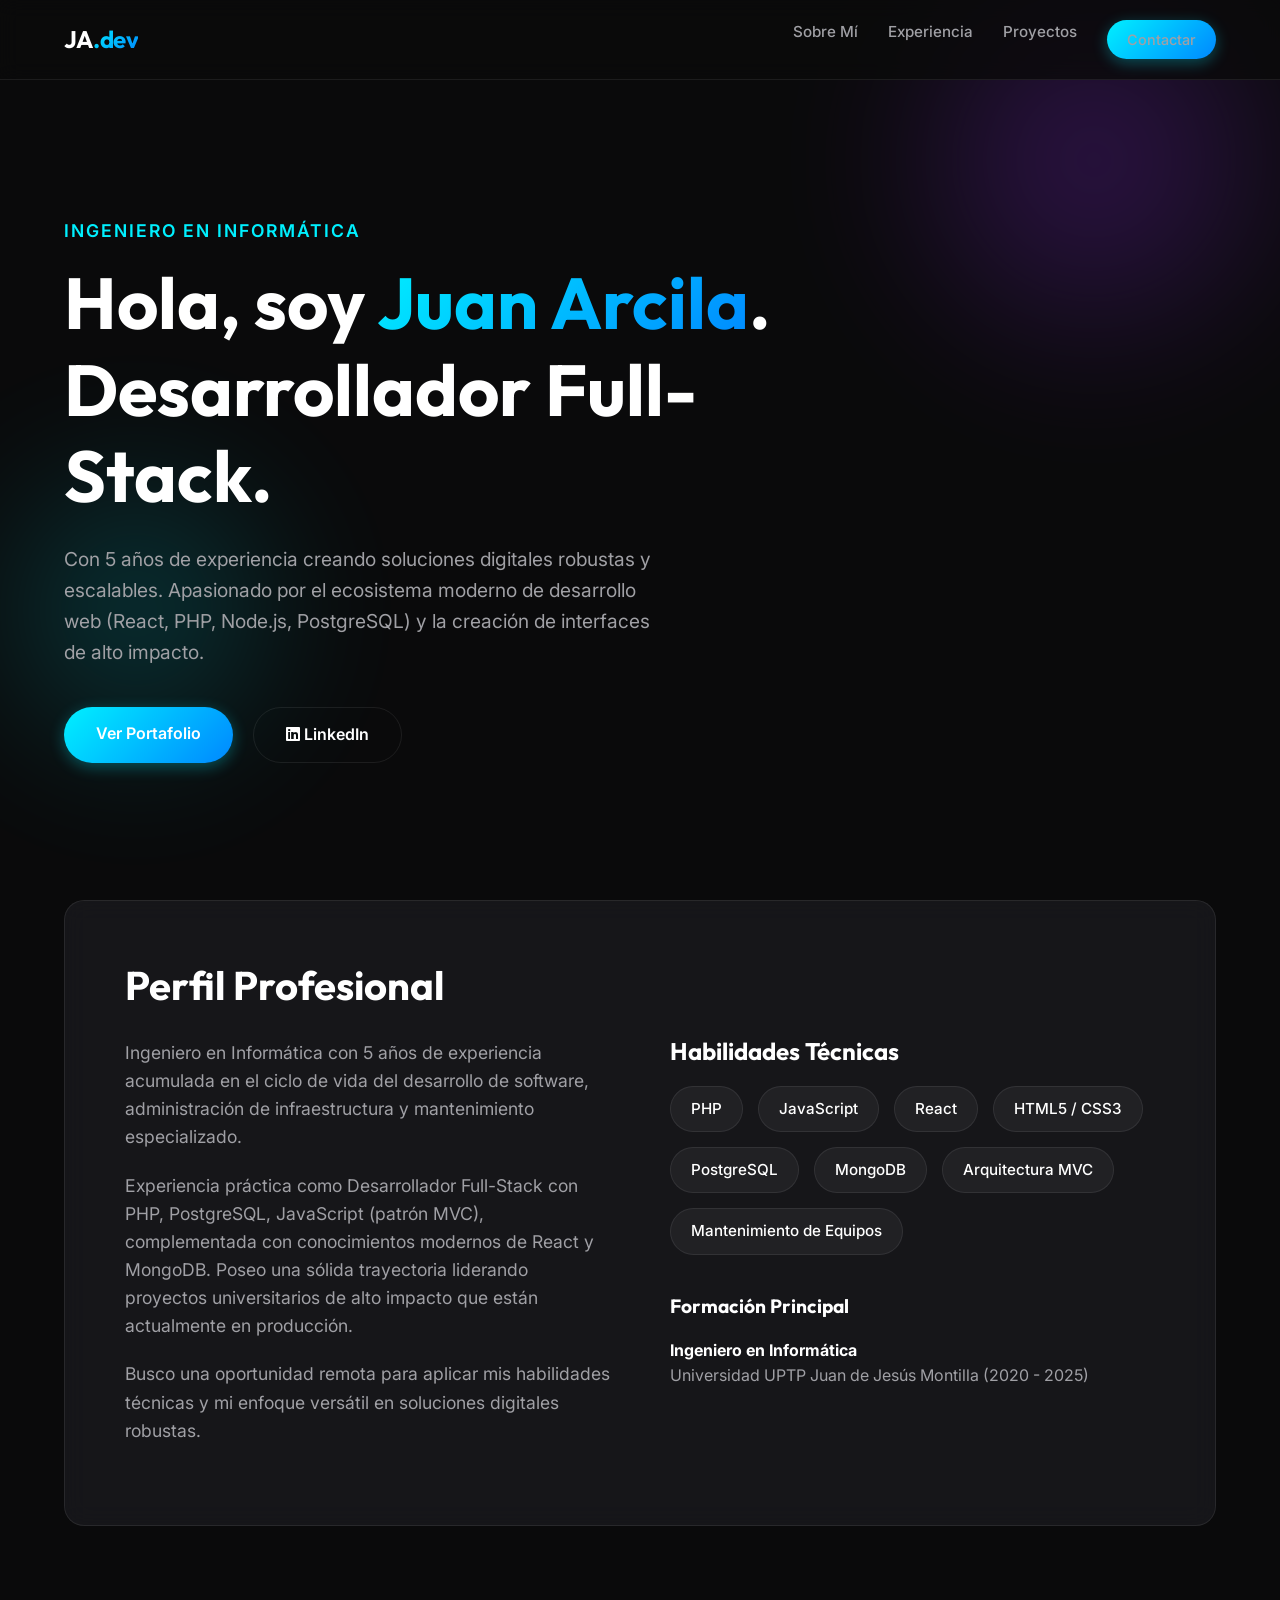
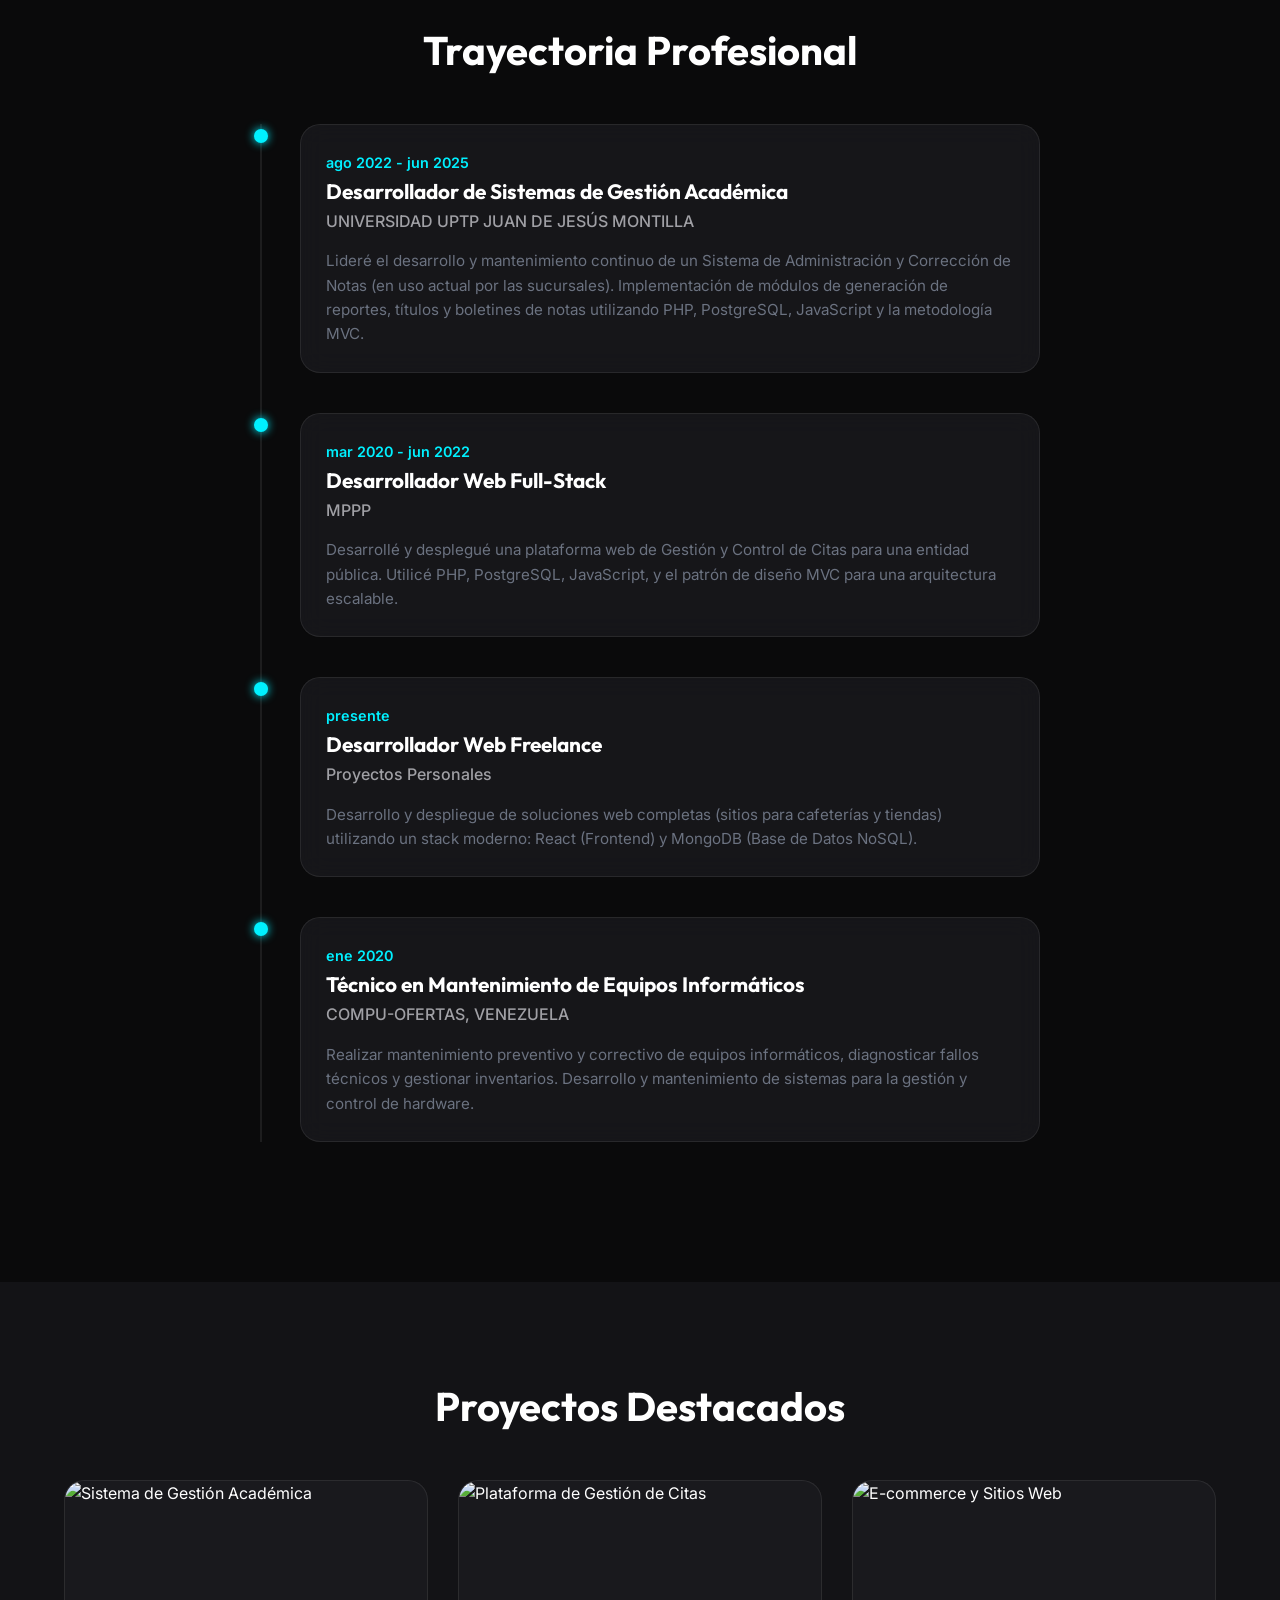
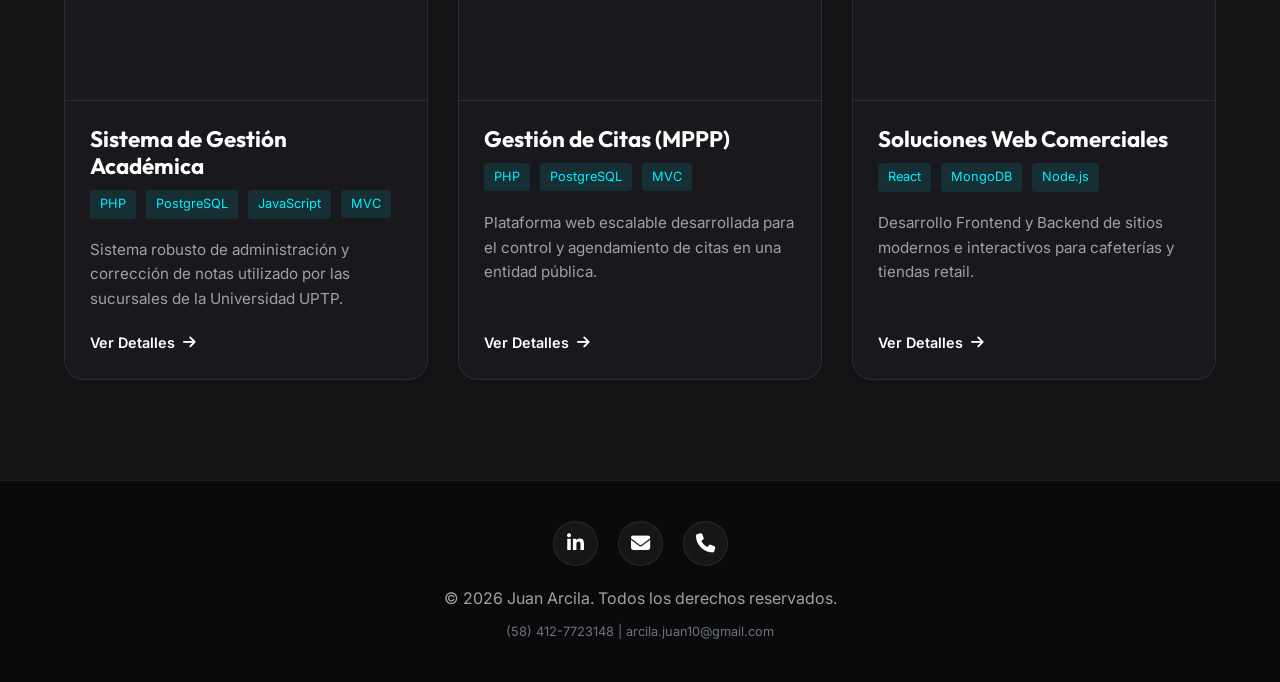
==== index.html @ 084a8716 "Add files via upload" ====
<!DOCTYPE html>
<html lang="es">
<head>
    <meta charset="UTF-8">
    <meta name="viewport" content="width=device-width, initial-scale=1.0">
    <title>Juan Arcila | Ingeniero en Informática & Full-Stack Developer</title>
    <meta name="description" content="Portafolio de Juan Arcila, Ingeniero en Informática con 5 años de experiencia en desarrollo Full-Stack, React, Node.js y PostgreSQL.">
    <link rel="stylesheet" href="style.css">
    <link href="https://fonts.googleapis.com/css2?family=Inter:wght@300;400;500;600&family=Outfit:wght@400;700;800&display=swap" rel="stylesheet">
    <link rel="stylesheet" href="https://cdnjs.cloudflare.com/ajax/libs/font-awesome/6.4.0/css/all.min.css">
</head>
<body>

    <!-- Navbar -->
    <nav class="navbar">
        <div class="container">
            <a href="index.html" class="logo">JA<span class="text-gradient">.dev</span></a>
            <div class="nav-links">
                <a href="#about">Sobre Mí</a>
                <a href="#experience">Experiencia</a>
                <a href="#projects">Proyectos</a>
                <a href="mailto:arcila.juan10@gmail.com" class="btn btn-primary" style="padding: 8px 20px; font-size: 0.9rem;">Contactar</a>
            </div>
        </div>
    </nav>

    <!-- Hero Section -->
    <section class="hero">
        <div class="hero-bg">
            <div class="blob-1"></div>
            <div class="blob-2"></div>
        </div>
        <div class="container">
            <div class="hero-content">
                <span class="hero-subtitle">Ingeniero en Informática</span>
                <h1 class="hero-title">Hola, soy <span class="text-gradient">Juan Arcila</span>.<br>Desarrollador Full-Stack.</h1>
                <p class="hero-desc">Con 5 años de experiencia creando soluciones digitales robustas y escalables. Apasionado por el ecosistema moderno de desarrollo web (React, PHP, Node.js, PostgreSQL) y la creación de interfaces de alto impacto.</p>
                <div class="hero-actions">
                    <a href="#projects" class="btn btn-primary">Ver Portafolio</a>
                    <a href="https://linkedin.com/in/jadeveloper" target="_blank" class="btn btn-outline"><i class="fab fa-linkedin"></i> LinkedIn</a>
                </div>
            </div>
        </div>
    </section>

    <!-- About & Skills -->
    <section id="about" class="section glass" style="margin: 0 5%; width: 90%; max-width: 1200px; padding: 60px;">
        <div class="about-grid">
            <div class="about-text">
                <h2 class="section-title" style="text-align: left; margin-bottom: 30px;">Perfil Profesional</h2>
                <p>Ingeniero en Informática con 5 años de experiencia acumulada en el ciclo de vida del desarrollo de software, administración de infraestructura y mantenimiento especializado.</p>
                <p>Experiencia práctica como Desarrollador Full-Stack con PHP, PostgreSQL, JavaScript (patrón MVC), complementada con conocimientos modernos de React y MongoDB. Poseo una sólida trayectoria liderando proyectos universitarios de alto impacto que están actualmente en producción.</p>
                <p>Busco una oportunidad remota para aplicar mis habilidades técnicas y mi enfoque versátil en soluciones digitales robustas.</p>
            </div>
            <div class="skills-wrapper">
                <h3 style="margin-bottom: 20px; font-size: 1.5rem;">Habilidades Técnicas</h3>
                <div class="skills-container">
                    <span class="skill-tag">PHP</span>
                    <span class="skill-tag">JavaScript</span>
                    <span class="skill-tag">React</span>
                    <span class="skill-tag">HTML5 / CSS3</span>
                    <span class="skill-tag">PostgreSQL</span>
                    <span class="skill-tag">MongoDB</span>
                    <span class="skill-tag">Arquitectura MVC</span>
                    <span class="skill-tag">Mantenimiento de Equipos</span>
                </div>
                <div style="margin-top: 40px;">
                    <h3 style="margin-bottom: 20px; font-size: 1.2rem;">Formación Principal</h3>
                    <p style="color: var(--text-secondary);"><strong style="color: var(--text-primary);">Ingeniero en Informática</strong><br>Universidad UPTP Juan de Jesús Montilla (2020 - 2025)</p>
                </div>
            </div>
        </div>
    </section>

    <!-- Experience Timeline -->
    <section id="experience" class="section">
        <div class="container">
            <h2 class="section-title">Trayectoria Profesional</h2>
            
            <div class="timeline">
                
                <div class="timeline-item">
                    <div class="timeline-dot"></div>
                    <div class="timeline-content glass">
                        <span class="timeline-date">ago 2022 - jun 2025</span>
                        <h3 class="timeline-title">Desarrollador de Sistemas de Gestión Académica</h3>
                        <p class="timeline-company">UNIVERSIDAD UPTP JUAN DE JESÚS MONTILLA</p>
                        <p class="timeline-desc">Lideré el desarrollo y mantenimiento continuo de un Sistema de Administración y Corrección de Notas (en uso actual por las sucursales). Implementación de módulos de generación de reportes, títulos y boletines de notas utilizando PHP, PostgreSQL, JavaScript y la metodología MVC.</p>
                    </div>
                </div>

                <div class="timeline-item">
                    <div class="timeline-dot"></div>
                    <div class="timeline-content glass">
                        <span class="timeline-date">mar 2020 - jun 2022</span>
                        <h3 class="timeline-title">Desarrollador Web Full-Stack</h3>
                        <p class="timeline-company">MPPP</p>
                        <p class="timeline-desc">Desarrollé y desplegué una plataforma web de Gestión y Control de Citas para una entidad pública. Utilicé PHP, PostgreSQL, JavaScript, y el patrón de diseño MVC para una arquitectura escalable.</p>
                    </div>
                </div>

                <div class="timeline-item">
                    <div class="timeline-dot"></div>
                    <div class="timeline-content glass">
                        <span class="timeline-date">presente</span>
                        <h3 class="timeline-title">Desarrollador Web Freelance</h3>
                        <p class="timeline-company">Proyectos Personales</p>
                        <p class="timeline-desc">Desarrollo y despliegue de soluciones web completas (sitios para cafeterías y tiendas) utilizando un stack moderno: React (Frontend) y MongoDB (Base de Datos NoSQL).</p>
                    </div>
                </div>

                <div class="timeline-item">
                    <div class="timeline-dot"></div>
                    <div class="timeline-content glass">
                        <span class="timeline-date">ene 2020</span>
                        <h3 class="timeline-title">Técnico en Mantenimiento de Equipos Informáticos</h3>
                        <p class="timeline-company">COMPU-OFERTAS, VENEZUELA</p>
                        <p class="timeline-desc">Realizar mantenimiento preventivo y correctivo de equipos informáticos, diagnosticar fallos técnicos y gestionar inventarios. Desarrollo y mantenimiento de sistemas para la gestión y control de hardware.</p>
                    </div>
                </div>

            </div>
        </div>
    </section>

    <!-- Projects Portfolio -->
    <section id="projects" class="section" style="background: var(--bg-secondary);">
        <div class="container">
            <h2 class="section-title">Proyectos Destacados</h2>
            
            <div class="projects-grid">
                
                <!-- Project 1 -->
                <div class="project-card glass">
                    <div class="project-img-wrapper">
                        <img src="assets/academic.png" alt="Sistema de Gestión Académica">
                    </div>
                    <div class="project-info">
                        <h3 class="project-title">Sistema de Gestión Académica</h3>
                        <div class="project-tags">
                            <span>PHP</span>
                            <span>PostgreSQL</span>
                            <span>JavaScript</span>
                            <span>MVC</span>
                        </div>
                        <p class="project-desc">Sistema robusto de administración y corrección de notas utilizado por las sucursales de la Universidad UPTP.</p>
                        <a href="proyecto-academico.html" class="project-link">Ver Detalles <i class="fas fa-arrow-right"></i></a>
                    </div>
                </div>

                <!-- Project 2 -->
                <div class="project-card glass">
                    <div class="project-img-wrapper">
                        <img src="assets/appointments.png" alt="Plataforma de Gestión de Citas">
                    </div>
                    <div class="project-info">
                        <h3 class="project-title">Gestión de Citas (MPPP)</h3>
                        <div class="project-tags">
                            <span>PHP</span>
                            <span>PostgreSQL</span>
                            <span>MVC</span>
                        </div>
                        <p class="project-desc">Plataforma web escalable desarrollada para el control y agendamiento de citas en una entidad pública.</p>
                        <a href="proyecto-citas.html" class="project-link">Ver Detalles <i class="fas fa-arrow-right"></i></a>
                    </div>
                </div>

                <!-- Project 3 -->
                <div class="project-card glass">
                    <div class="project-img-wrapper">
                        <img src="assets/freelance.png" alt="E-commerce y Sitios Web">
                    </div>
                    <div class="project-info">
                        <h3 class="project-title">Soluciones Web Comerciales</h3>
                        <div class="project-tags">
                            <span>React</span>
                            <span>MongoDB</span>
                            <span>Node.js</span>
                        </div>
                        <p class="project-desc">Desarrollo Frontend y Backend de sitios modernos e interactivos para cafeterías y tiendas retail.</p>
                        <a href="proyecto-freelance.html" class="project-link">Ver Detalles <i class="fas fa-arrow-right"></i></a>
                    </div>
                </div>

            </div>
        </div>
    </section>

    <!-- Footer -->
    <footer class="footer">
        <div class="container">
            <div class="social-links">
                <a href="https://linkedin.com/in/jadeveloper" target="_blank"><i class="fab fa-linkedin-in"></i></a>
                <a href="mailto:arcila.juan10@gmail.com"><i class="fas fa-envelope"></i></a>
                <a href="tel:+584127723148"><i class="fas fa-phone"></i></a>
            </div>
            <p>&copy; 2026 Juan Arcila. Todos los derechos reservados.</p>
            <p style="font-size: 0.8rem; margin-top: 10px; color: var(--text-muted);">(58) 412-7723148 | arcila.juan10@gmail.com</p>
        </div>
    </footer>

    <script src="app.js"></script>
</body>
</html>
---- style.css ----
:root {
  /* Core Colors */
  --bg-primary: #0A0A0B;
  --bg-secondary: #131316;
  --bg-surface: rgba(30, 30, 35, 0.6);
  --text-primary: #FFFFFF;
  --text-secondary: #A0A0A5;
  --text-muted: #6b7280;
  
  /* Accents */
  --accent-cyan: #00F0FF;
  --accent-violet: #8A2BE2;
  --accent-blue: #0088FF;
  
  /* Gradients */
  --gradient-primary: linear-gradient(135deg, var(--accent-cyan) 0%, var(--accent-blue) 100%);
  --gradient-secondary: linear-gradient(135deg, var(--accent-violet) 0%, var(--accent-blue) 100%);
  
  /* Structural */
  --border-light: rgba(255, 255, 255, 0.08);
  --shadow-glow: 0 0 20px rgba(0, 240, 255, 0.2);
  --radius-md: 12px;
  --radius-lg: 20px;
  --radius-full: 9999px;
  
  /* Fonts */
  --font-heading: 'Outfit', sans-serif;
  --font-body: 'Inter', sans-serif;
}

* {
  margin: 0;
  padding: 0;
  box-sizing: border-box;
}

body {
  font-family: var(--font-body);
  background-color: var(--bg-primary);
  color: var(--text-primary);
  line-height: 1.6;
  overflow-x: hidden;
  -webkit-font-smoothing: antialiased;
}

h1, h2, h3, h4, h5, h6 {
  font-family: var(--font-heading);
  font-weight: 700;
  line-height: 1.2;
}

a {
  text-decoration: none;
  color: inherit;
  transition: all 0.3s ease;
}

ul {
  list-style: none;
}

/* Typography Utility */
.text-gradient {
  background: var(--gradient-primary);
  -webkit-background-clip: text;
  -webkit-text-fill-color: transparent;
  background-clip: text;
}

/* Layout Utilities */
.container {
  width: 90%;
  max-width: 1200px;
  margin: 0 auto;
}

.section {
  padding: 100px 0;
  position: relative;
}

/* Glassmorphism utility */
.glass {
  background: var(--bg-surface);
  backdrop-filter: blur(12px);
  -webkit-backdrop-filter: blur(12px);
  border: 1px solid var(--border-light);
  border-radius: var(--radius-lg);
}

/* Navbar */
.navbar {
  position: fixed;
  top: 0;
  left: 0;
  width: 100%;
  padding: 20px 0;
  z-index: 1000;
  transition: all 0.3s ease;
  background: rgba(10, 10, 11, 0.8);
  backdrop-filter: blur(10px);
  border-bottom: 1px solid var(--border-light);
}

.navbar .container {
  display: flex;
  justify-content: space-between;
  align-items: center;
}

.logo {
  font-family: var(--font-heading);
  font-size: 1.5rem;
  font-weight: 700;
  letter-spacing: -0.5px;
}

.nav-links {
  display: flex;
  gap: 30px;
}

.nav-links a {
  font-size: 0.95rem;
  font-weight: 500;
  color: var(--text-secondary);
}

.nav-links a:hover {
  color: var(--accent-cyan);
}

/* Hero Section */
.hero {
  min-height: 100vh;
  display: flex;
  align-items: center;
  position: relative;
  padding-top: 80px;
}

.hero-bg {
  position: absolute;
  top: 0;
  left: 0;
  width: 100%;
  height: 100%;
  overflow: hidden;
  z-index: -1;
}

.hero-bg .blob-1 {
  position: absolute;
  top: -10%;
  right: -5%;
  width: 500px;
  height: 500px;
  background: radial-gradient(circle, var(--accent-violet) 0%, transparent 70%);
  opacity: 0.3;
  filter: blur(60px);
}

.hero-bg .blob-2 {
  position: absolute;
  bottom: 10%;
  left: -5%;
  width: 400px;
  height: 400px;
  background: radial-gradient(circle, var(--accent-cyan) 0%, transparent 70%);
  opacity: 0.2;
  filter: blur(60px);
}

.hero-content {
  max-width: 800px;
}

.hero-subtitle {
  font-size: 1.1rem;
  color: var(--accent-cyan);
  text-transform: uppercase;
  letter-spacing: 2px;
  font-weight: 600;
  margin-bottom: 15px;
  display: block;
}

.hero-title {
  font-size: 4.5rem;
  margin-bottom: 25px;
}

.hero-desc {
  font-size: 1.2rem;
  color: var(--text-secondary);
  margin-bottom: 40px;
  max-width: 600px;
}

/* Buttons */
.btn {
  display: inline-block;
  padding: 14px 32px;
  border-radius: var(--radius-full);
  font-weight: 600;
  font-size: 1rem;
  cursor: pointer;
  transition: all 0.3s ease;
  border: none;
}

.btn-primary {
  background: var(--gradient-primary);
  color: #fff;
  box-shadow: 0 4px 15px rgba(0, 240, 255, 0.3);
}

.btn-primary:hover {
  transform: translateY(-2px);
  box-shadow: 0 8px 25px rgba(0, 240, 255, 0.4);
}

.btn-outline {
  background: transparent;
  color: var(--text-primary);
  border: 1px solid var(--border-light);
}

.btn-outline:hover {
  border-color: var(--accent-cyan);
  color: var(--accent-cyan);
}

.hero-actions {
  display: flex;
  gap: 20px;
}

/* Section Title */
.section-title {
  font-size: 2.5rem;
  margin-bottom: 50px;
  text-align: center;
}

/* About / Skills Grid */
.about-grid {
  display: grid;
  grid-template-columns: 1fr 1fr;
  gap: 60px;
  align-items: center;
}

.about-text p {
  color: var(--text-secondary);
  font-size: 1.1rem;
  margin-bottom: 20px;
}

.skills-container {
  display: flex;
  flex-wrap: wrap;
  gap: 15px;
}

.skill-tag {
  background: rgba(255, 255, 255, 0.05);
  border: 1px solid var(--border-light);
  padding: 10px 20px;
  border-radius: var(--radius-full);
  font-weight: 500;
  font-size: 0.95rem;
  transition: all 0.3s ease;
}

.skill-tag:hover {
  border-color: var(--accent-cyan);
  color: var(--accent-cyan);
  background: rgba(0, 240, 255, 0.05);
}

/* Timeline */
.timeline {
  position: relative;
  max-width: 800px;
  margin: 0 auto;
}

.timeline::before {
  content: '';
  position: absolute;
  top: 0;
  left: 20px;
  height: 100%;
  width: 2px;
  background: var(--border-light);
}

.timeline-item {
  position: relative;
  padding-left: 60px;
  margin-bottom: 40px;
}

.timeline-dot {
  position: absolute;
  left: 14px;
  top: 5px;
  width: 14px;
  height: 14px;
  border-radius: 50%;
  background: var(--accent-cyan);
  box-shadow: 0 0 10px var(--accent-cyan);
}

.timeline-content {
  padding: 25px;
}

.timeline-date {
  color: var(--accent-cyan);
  font-size: 0.9rem;
  font-weight: 600;
  margin-bottom: 5px;
  display: inline-block;
}

.timeline-title {
  font-size: 1.3rem;
  margin-bottom: 5px;
}

.timeline-company {
  color: var(--text-secondary);
  font-size: 1rem;
  margin-bottom: 15px;
  font-weight: 500;
}

.timeline-desc {
  color: var(--text-muted);
  font-size: 0.95rem;
}

/* Projects Grid */
.projects-grid {
  display: grid;
  grid-template-columns: repeat(auto-fit, minmax(350px, 1fr));
  gap: 30px;
}

.project-card {
  display: flex;
  flex-direction: column;
  overflow: hidden;
  transition: transform 0.3s ease;
}

.project-card:hover {
  transform: translateY(-5px);
  border-color: rgba(255, 255, 255, 0.2);
}

.project-img-wrapper {
  width: 100%;
  height: 220px;
  overflow: hidden;
  border-bottom: 1px solid var(--border-light);
}

.project-img-wrapper img {
  width: 100%;
  height: 100%;
  object-fit: cover;
  transition: transform 0.5s ease;
}

.project-card:hover .project-img-wrapper img {
  transform: scale(1.05);
}

.project-info {
  padding: 25px;
  flex-grow: 1;
  display: flex;
  flex-direction: column;
}

.project-title {
  font-size: 1.4rem;
  margin-bottom: 10px;
}

.project-desc {
  color: var(--text-secondary);
  font-size: 0.95rem;
  margin-bottom: 20px;
  flex-grow: 1;
}

.project-tags {
  display: flex;
  gap: 10px;
  flex-wrap: wrap;
  margin-bottom: 20px;
}

.project-tags span {
  font-size: 0.8rem;
  color: var(--accent-cyan);
  background: rgba(0, 240, 255, 0.1);
  padding: 4px 10px;
  border-radius: 4px;
}

.project-link {
  display: inline-flex;
  align-items: center;
  gap: 8px;
  color: #fff;
  font-weight: 600;
  font-size: 0.9rem;
}

.project-link i {
  transition: transform 0.3s ease;
}

.project-link:hover i {
  transform: translateX(4px);
  color: var(--accent-cyan);
}

/* Footer */
.footer {
  border-top: 1px solid var(--border-light);
  padding: 40px 0;
  text-align: center;
  color: var(--text-secondary);
}

.social-links {
  display: flex;
  justify-content: center;
  gap: 20px;
  margin-bottom: 20px;
}

.social-links a {
  display: flex;
  align-items: center;
  justify-content: center;
  width: 45px;
  height: 45px;
  border-radius: 50%;
  background: rgba(255, 255, 255, 0.05);
  border: 1px solid var(--border-light);
  font-size: 1.2rem;
  color: var(--text-primary);
}

.social-links a:hover {
  background: var(--gradient-primary);
  border-color: transparent;
  transform: translateY(-3px);
}

/* Project Detail Page Styles */
.project-header {
  padding-top: 150px;
  padding-bottom: 50px;
  text-align: center;
}

.project-header-tags {
  justify-content: center;
  margin-top: 20px;
}

.project-hero-img {
  width: 100%;
  height: 500px;
  border-radius: var(--radius-lg);
  object-fit: cover;
  margin-bottom: 60px;
  border: 1px solid var(--border-light);
}

.project-details-grid {
  display: grid;
  grid-template-columns: 2fr 1fr;
  gap: 60px;
}

.project-content h3 {
  font-size: 1.8rem;
  margin-bottom: 20px;
  color: var(--accent-cyan);
}

.project-content p {
  color: var(--text-secondary);
  margin-bottom: 20px;
  font-size: 1.1rem;
}

.project-content ul {
  list-style: disc;
  padding-left: 20px;
  color: var(--text-secondary);
  margin-bottom: 30px;
}

.project-content li {
  margin-bottom: 10px;
  font-size: 1.1rem;
}

.project-sidebar .glass {
  padding: 30px;
  margin-bottom: 30px;
}

.sidebar-item {
  margin-bottom: 20px;
}

.sidebar-item:last-child {
  margin-bottom: 0;
}

.sidebar-label {
  font-size: 0.9rem;
  color: var(--text-muted);
  text-transform: uppercase;
  letter-spacing: 1px;
  margin-bottom: 5px;
}

.sidebar-value {
  font-size: 1.1rem;
  font-weight: 600;
}

/* Responsive */
@media (max-width: 992px) {
  .hero-title {
    font-size: 3.5rem;
  }
  .about-grid, .project-details-grid {
    grid-template-columns: 1fr;
  }
}

@media (max-width: 768px) {
  .hero-title {
    font-size: 2.8rem;
  }
  .nav-links {
    display: none; /* In a real app we'd add a hamburger menu */
  }
}
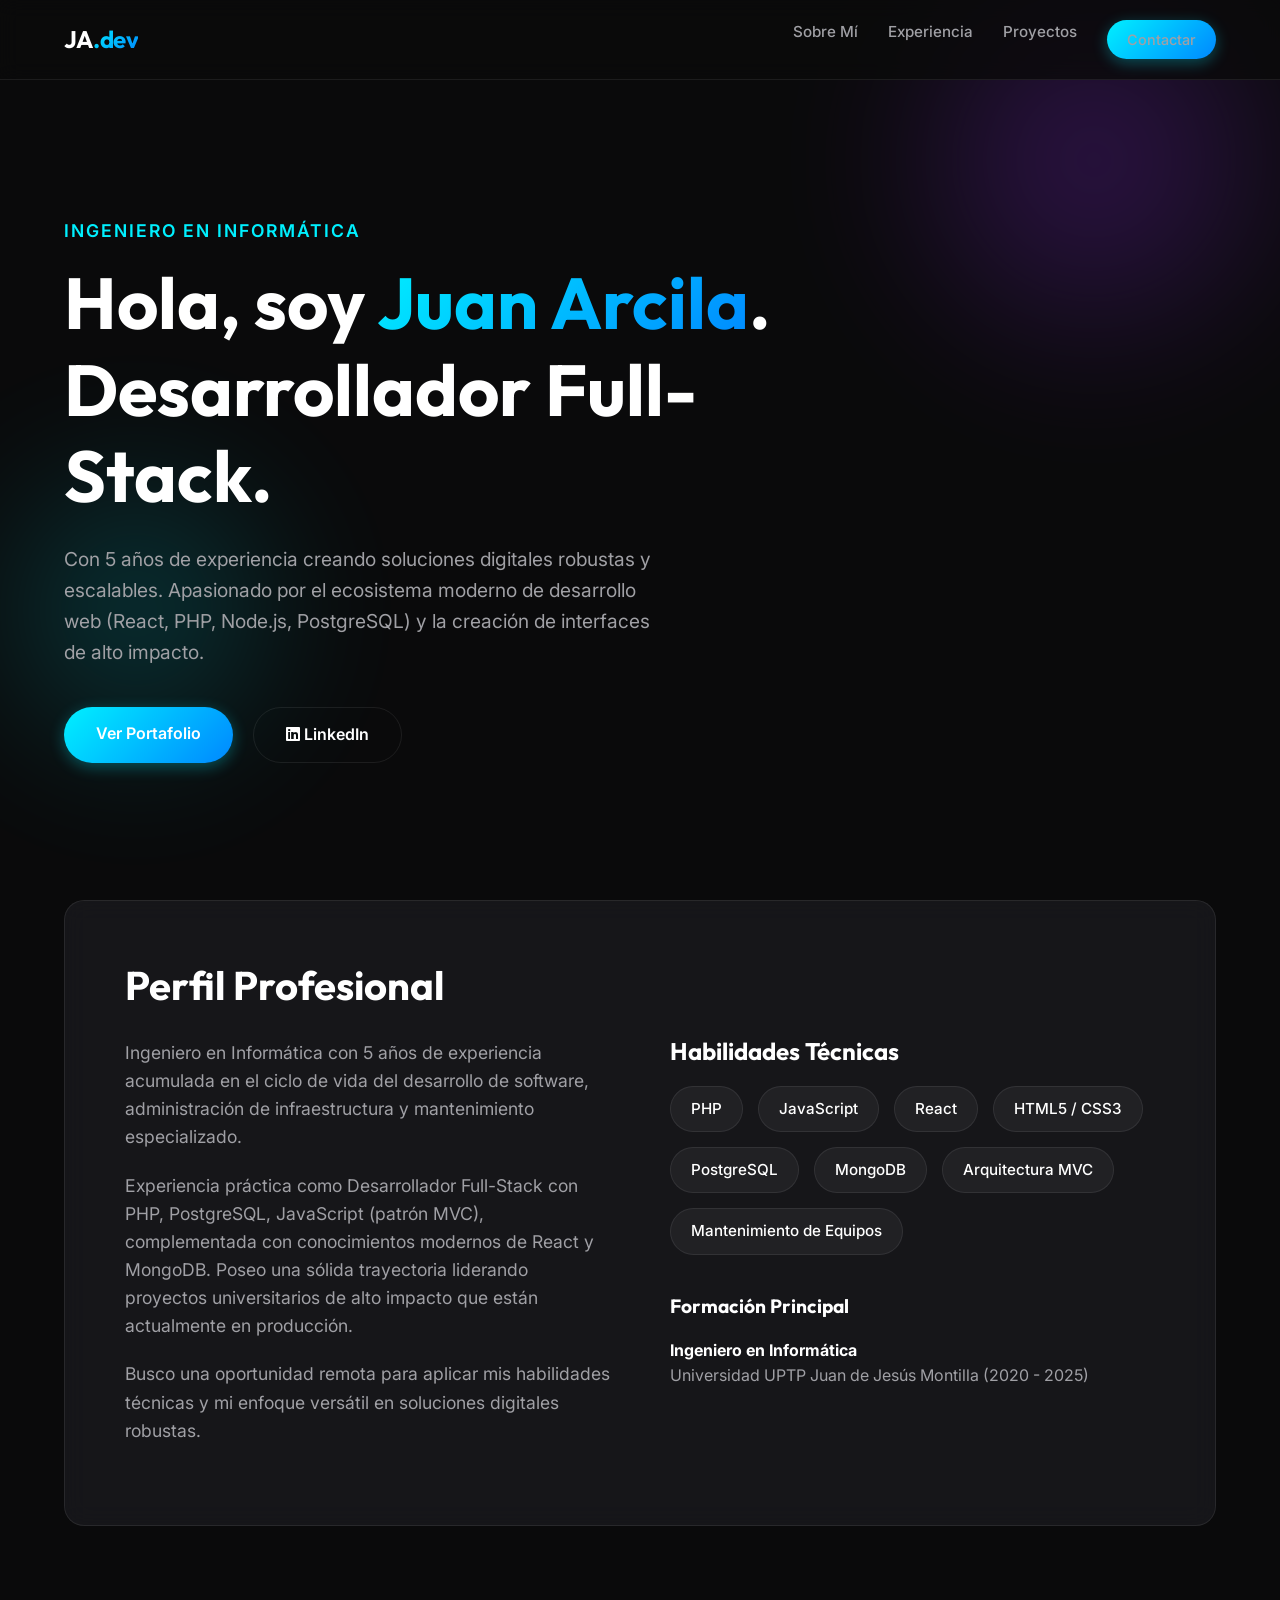
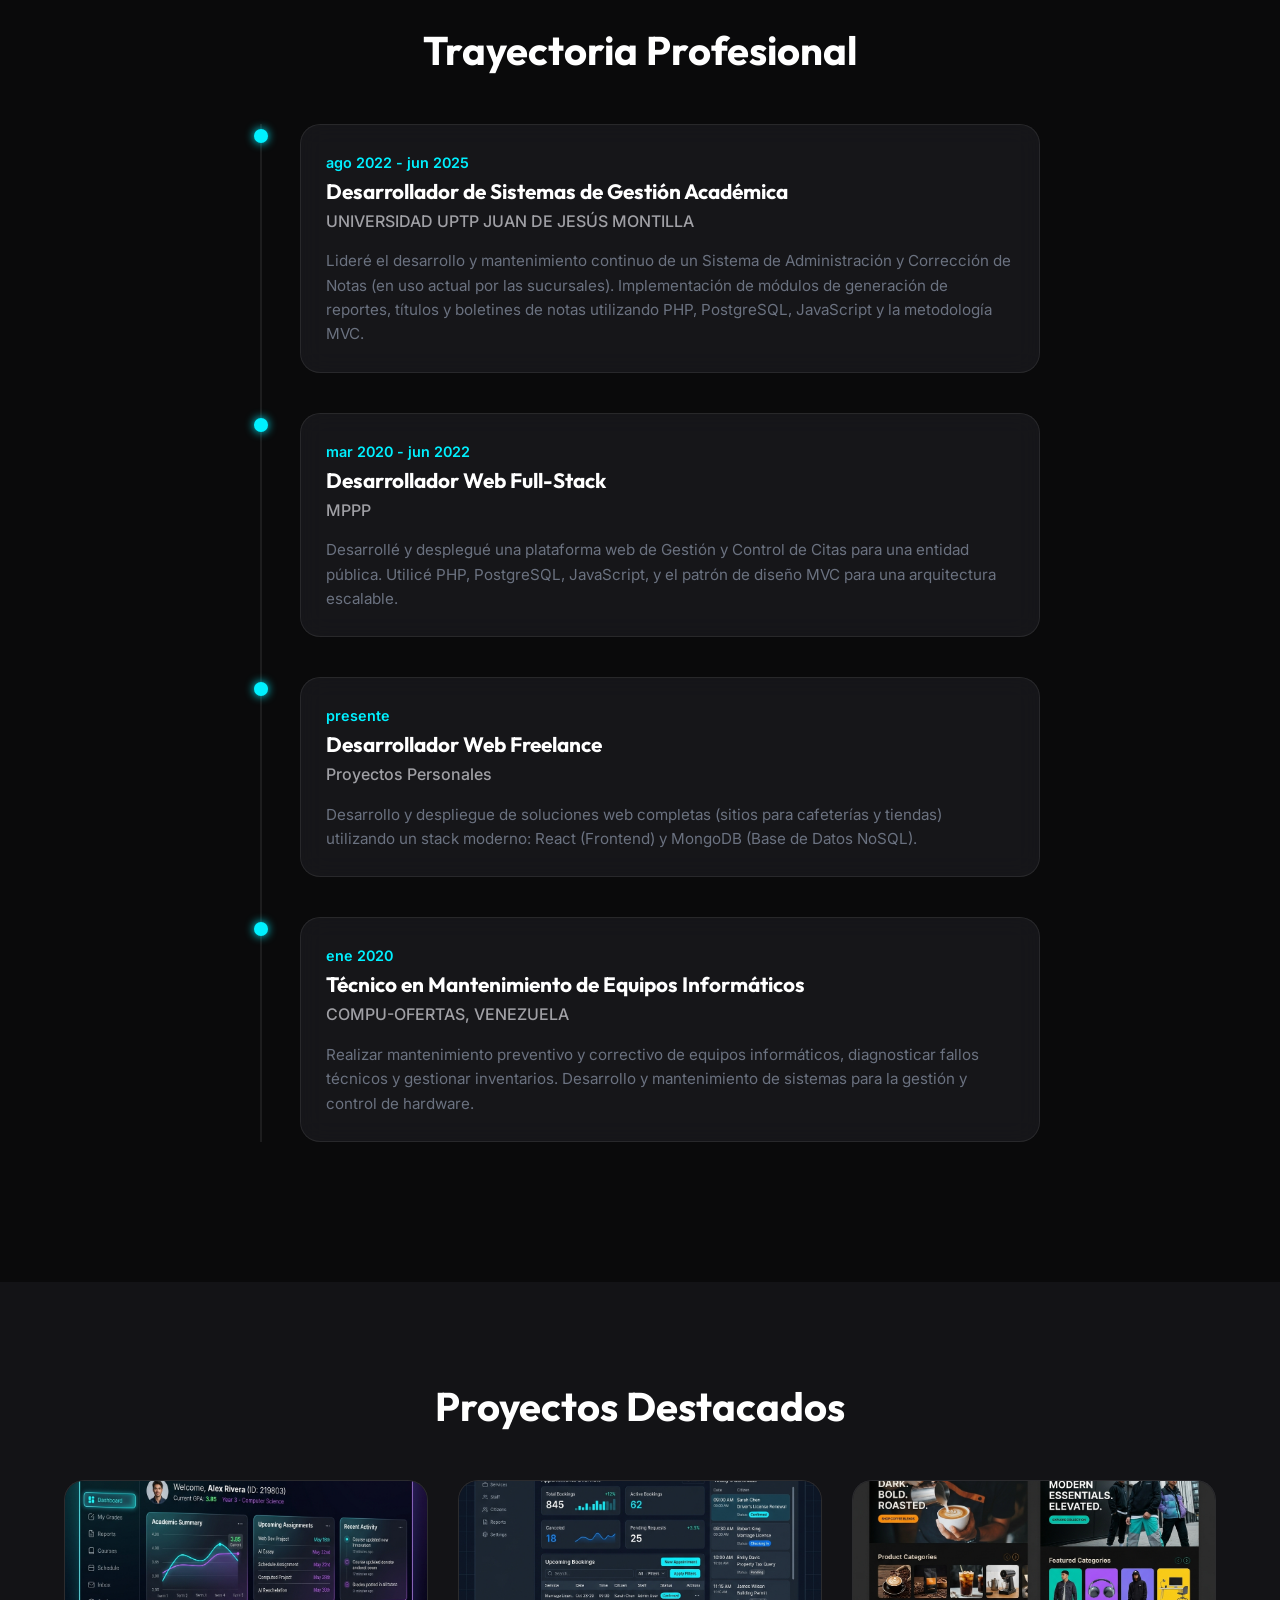
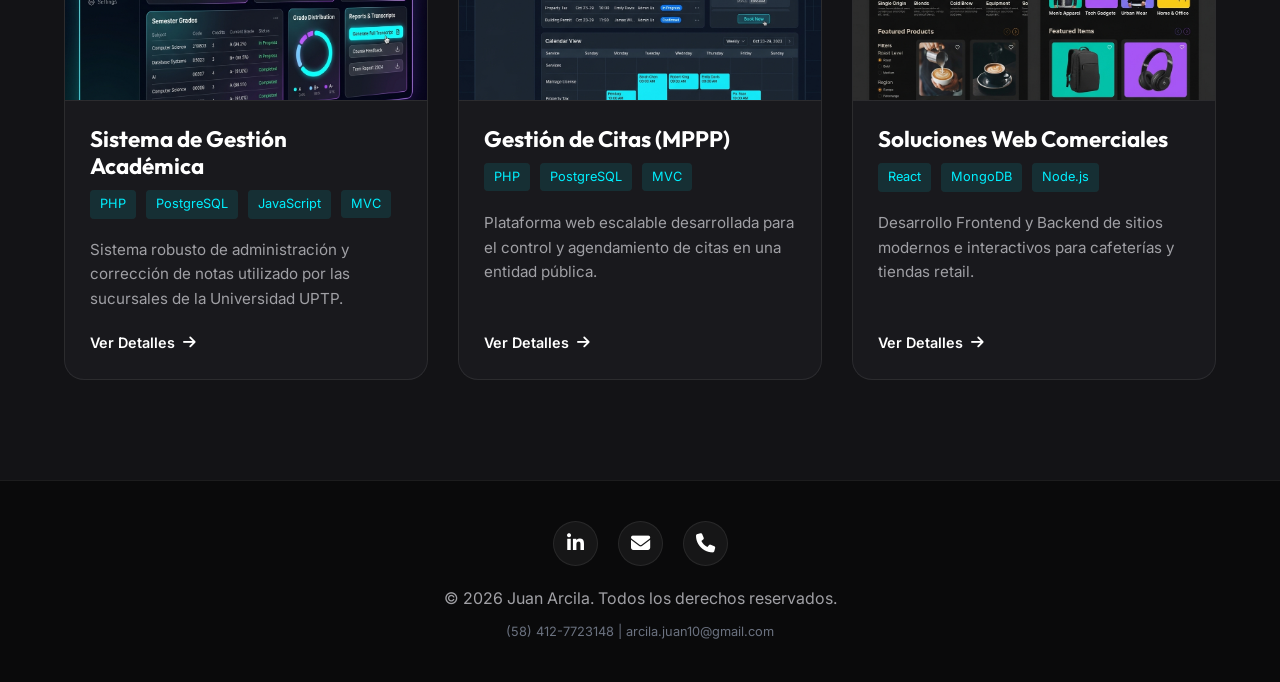
==== commit 654e7b19: "Update project link to external URL" ====
--- a/index.html
+++ b/index.html
@@ -86,6 +86,7 @@
                         <h3 class="timeline-title">Desarrollador de Sistemas de Gestión Académica</h3>
                         <p class="timeline-company">UNIVERSIDAD UPTP JUAN DE JESÚS MONTILLA</p>
                         <p class="timeline-desc">Lideré el desarrollo y mantenimiento continuo de un Sistema de Administración y Corrección de Notas (en uso actual por las sucursales). Implementación de módulos de generación de reportes, títulos y boletines de notas utilizando PHP, PostgreSQL, JavaScript y la metodología MVC.</p>
+                        <p class="timeline-desc"></p>
                     </div>
                 </div>
 
@@ -144,7 +145,7 @@
                             <span>MVC</span>
                         </div>
                         <p class="project-desc">Sistema robusto de administración y corrección de notas utilizado por las sucursales de la Universidad UPTP.</p>
-                        <a href="proyecto-academico.html" class="project-link">Ver Detalles <i class="fas fa-arrow-right"></i></a>
+                        <a href="https://uptp.sytes.net/" class="project-link">Ver Detalles <i class="fas fa-arrow-right"></i></a>
                     </div>
                 </div>
 
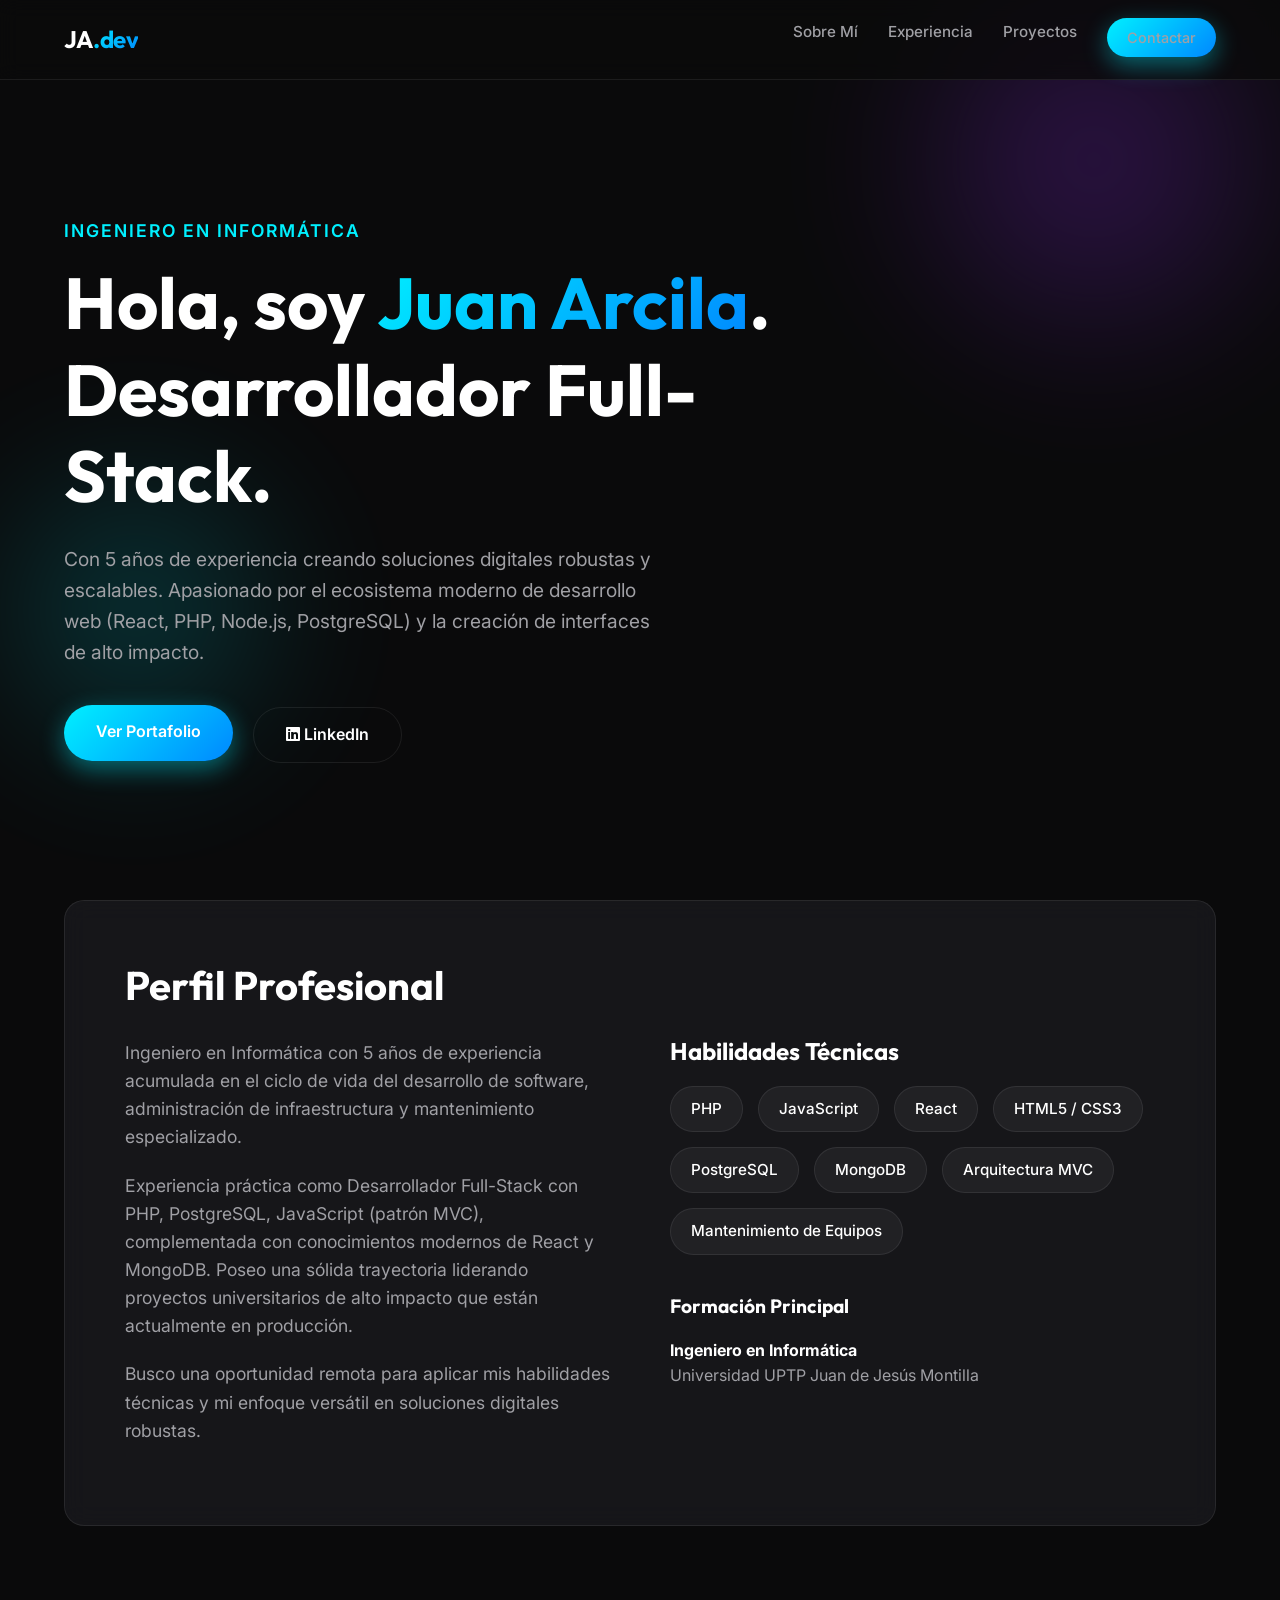
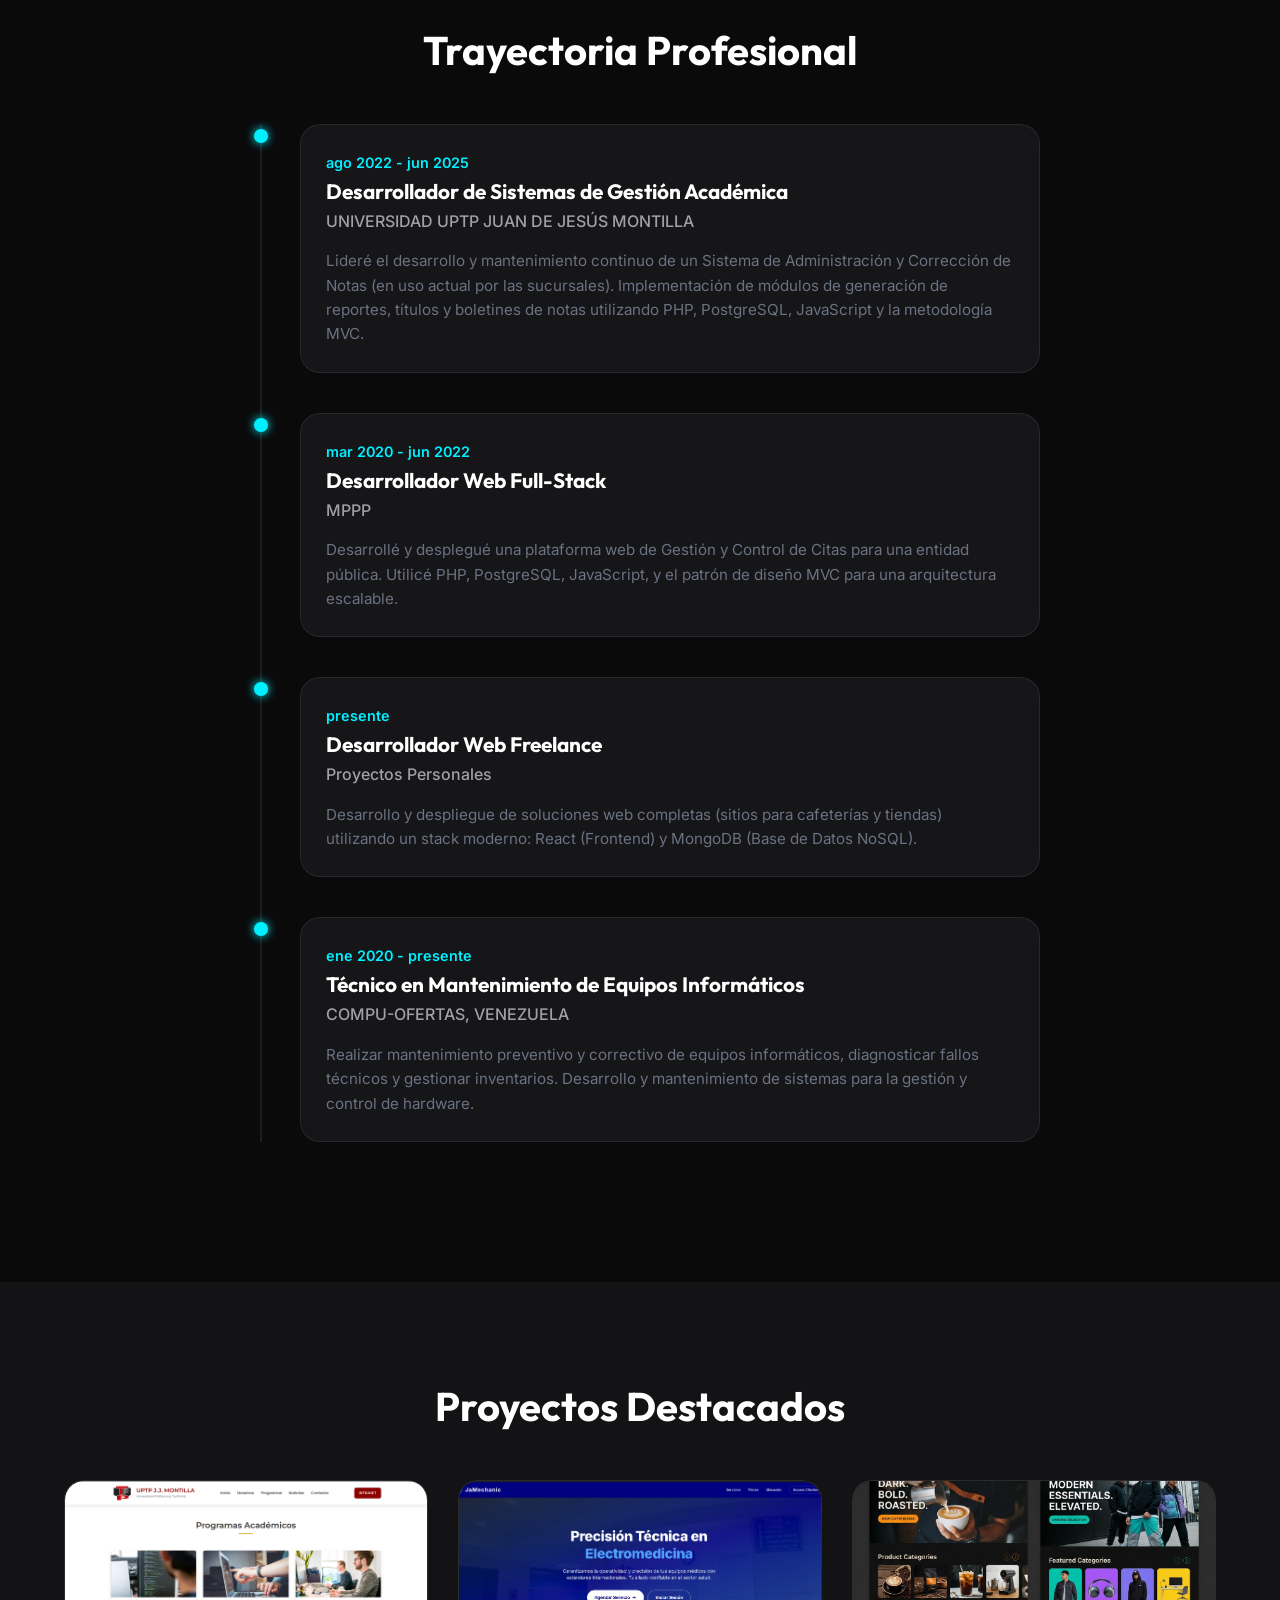
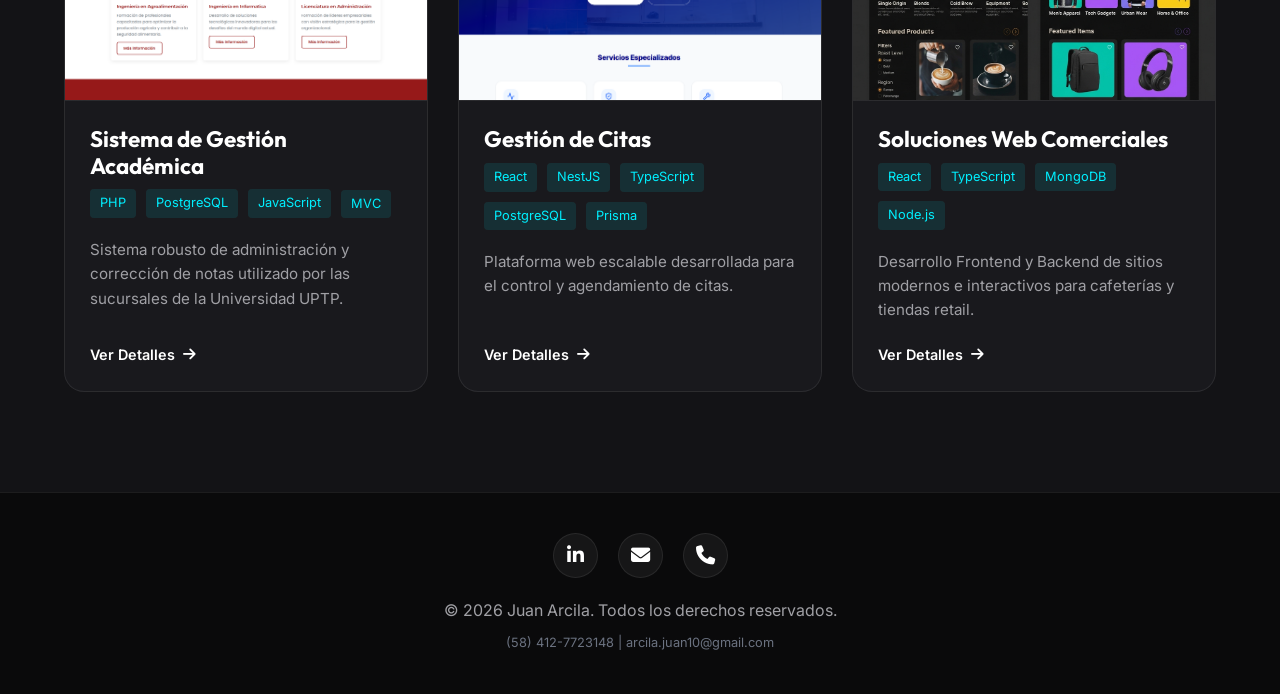
==== commit af549195: "Actualizacion de mi Portafolio Formalizando mi portafolio" ====
--- a/index.html
+++ b/index.html
@@ -66,7 +66,7 @@
                 </div>
                 <div style="margin-top: 40px;">
                     <h3 style="margin-bottom: 20px; font-size: 1.2rem;">Formación Principal</h3>
-                    <p style="color: var(--text-secondary);"><strong style="color: var(--text-primary);">Ingeniero en Informática</strong><br>Universidad UPTP Juan de Jesús Montilla (2020 - 2025)</p>
+                    <p style="color: var(--text-secondary);"><strong style="color: var(--text-primary);">Ingeniero en Informática</strong><br>Universidad UPTP Juan de Jesús Montilla </p>
                 </div>
             </div>
         </div>
@@ -113,7 +113,7 @@
                 <div class="timeline-item">
                     <div class="timeline-dot"></div>
                     <div class="timeline-content glass">
-                        <span class="timeline-date">ene 2020</span>
+                        <span class="timeline-date">ene 2020 - presente</span>
                         <h3 class="timeline-title">Técnico en Mantenimiento de Equipos Informáticos</h3>
                         <p class="timeline-company">COMPU-OFERTAS, VENEZUELA</p>
                         <p class="timeline-desc">Realizar mantenimiento preventivo y correctivo de equipos informáticos, diagnosticar fallos técnicos y gestionar inventarios. Desarrollo y mantenimiento de sistemas para la gestión y control de hardware.</p>
@@ -134,7 +134,7 @@
                 <!-- Project 1 -->
                 <div class="project-card glass">
                     <div class="project-img-wrapper">
-                        <img src="assets/academic.png" alt="Sistema de Gestión Académica">
+                        <img src="assets/UPTP JJM.png" alt="Sistema de Gestión Académica">
                     </div>
                     <div class="project-info">
                         <h3 class="project-title">Sistema de Gestión Académica</h3>
@@ -145,23 +145,25 @@
                             <span>MVC</span>
                         </div>
                         <p class="project-desc">Sistema robusto de administración y corrección de notas utilizado por las sucursales de la Universidad UPTP.</p>
-                        <a href="https://uptp.sytes.net/" class="project-link">Ver Detalles <i class="fas fa-arrow-right"></i></a>
+                        <a href="proyecto-academico.html" class="project-link">Ver Detalles <i class="fas fa-arrow-right"></i></a>
                     </div>
                 </div>
 
                 <!-- Project 2 -->
                 <div class="project-card glass">
                     <div class="project-img-wrapper">
-                        <img src="assets/appointments.png" alt="Plataforma de Gestión de Citas">
+                        <img src="assets/biomed-sp 1.png" alt="Plataforma de Gestión de Citas">
                     </div>
                     <div class="project-info">
-                        <h3 class="project-title">Gestión de Citas (MPPP)</h3>
+                        <h3 class="project-title">Gestión de Citas</h3>
                         <div class="project-tags">
-                            <span>PHP</span>
+                            <span>React</span>
+                            <span>NestJS</span>
+                            <span>TypeScript</span>
                             <span>PostgreSQL</span>
-                            <span>MVC</span>
+                            <span>Prisma</span>
                         </div>
-                        <p class="project-desc">Plataforma web escalable desarrollada para el control y agendamiento de citas en una entidad pública.</p>
+                        <p class="project-desc">Plataforma web escalable desarrollada para el control y agendamiento de citas.</p>
                         <a href="proyecto-citas.html" class="project-link">Ver Detalles <i class="fas fa-arrow-right"></i></a>
                     </div>
                 </div>
@@ -175,6 +177,7 @@
                         <h3 class="project-title">Soluciones Web Comerciales</h3>
                         <div class="project-tags">
                             <span>React</span>
+                            <span>TypeScript</span>
                             <span>MongoDB</span>
                             <span>Node.js</span>
                         </div>
--- a/style.css
+++ b/style.css
@@ -11,11 +11,13 @@
   --accent-cyan: #00F0FF;
   --accent-violet: #8A2BE2;
   --accent-blue: #0088FF;
+  --accent-red: #cc1b1b;
+
   
   /* Gradients */
   --gradient-primary: linear-gradient(135deg, var(--accent-cyan) 0%, var(--accent-blue) 100%);
   --gradient-secondary: linear-gradient(135deg, var(--accent-violet) 0%, var(--accent-blue) 100%);
-  
+  --gradient-uptp:var(--accent-red);
   /* Structural */
   --border-light: rgba(255, 255, 255, 0.08);
   --shadow-glow: 0 0 20px rgba(0, 240, 255, 0.2);
@@ -208,6 +210,14 @@
   transition: all 0.3s ease;
   border: none;
 }
+.btn-secundario{
+  background: var(--gradient-primary);
+  color: #000000;
+  padding: 9px !important;
+  margin-bottom: 20px;
+  border-radius: 10px;
+  box-shadow: 0 4px 15px rgba(0, 240, 255, 0.3);
+}
 
 .btn-primary {
   background: var(--gradient-primary);
@@ -215,7 +225,7 @@
   box-shadow: 0 4px 15px rgba(0, 240, 255, 0.3);
 }
 
-.btn-primary:hover {
+.btn-primary, .btn-secundario:hover {
   transform: translateY(-2px);
   box-shadow: 0 8px 25px rgba(0, 240, 255, 0.4);
 }
@@ -481,7 +491,7 @@
   width: 100%;
   height: 500px;
   border-radius: var(--radius-lg);
-  object-fit: cover;
+  object-fit: center;
   margin-bottom: 60px;
   border: 1px solid var(--border-light);
 }
